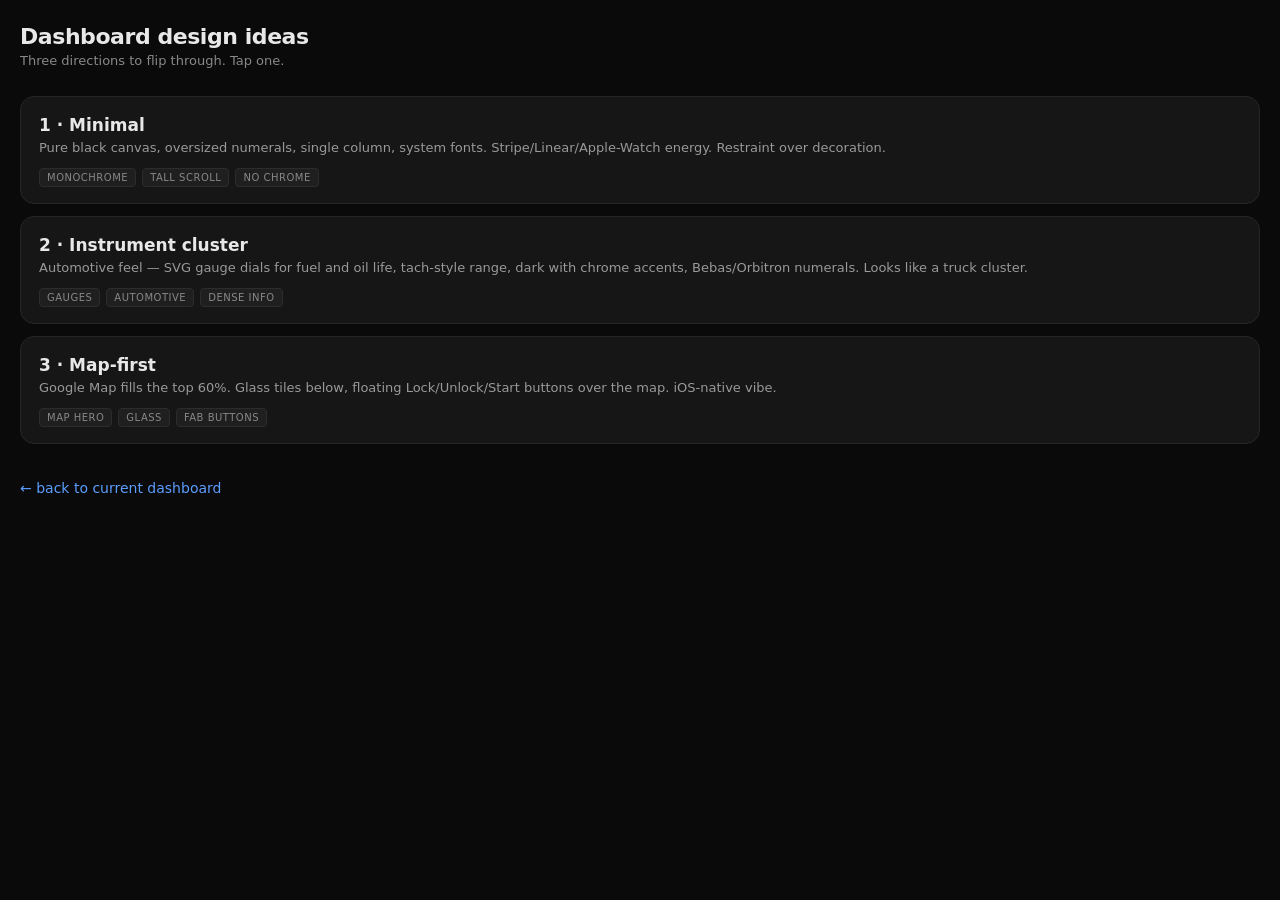
==== dashboard/proto/index.html @ 3a3994c6 "Add /proto/ — three dashboard design prototypes Mock-data prototypes to compare three UI directions " ====
<!DOCTYPE html>
<html lang="en">
<head>
<meta charset="UTF-8">
<meta name="viewport" content="width=device-width, initial-scale=1.0, viewport-fit=cover">
<title>Dashboard — design ideas</title>
<style>
  * { box-sizing: border-box; margin: 0; padding: 0; }
  body {
    font-family: -apple-system, system-ui, sans-serif;
    background: #0a0a0a;
    color: #e8e8e8;
    min-height: 100vh;
    padding: max(env(safe-area-inset-top), 24px) 20px max(env(safe-area-inset-bottom), 24px);
  }
  h1 {
    font-size: 22px;
    font-weight: 700;
    letter-spacing: -0.02em;
    margin-bottom: 4px;
  }
  .sub {
    color: #888;
    font-size: 13px;
    margin-bottom: 28px;
  }
  .opt {
    display: block;
    background: #161616;
    border: 1px solid #262626;
    border-radius: 14px;
    padding: 18px 18px 16px;
    margin-bottom: 12px;
    text-decoration: none;
    color: inherit;
  }
  .opt:active { background: #1c1c1c; }
  .opt-title {
    font-size: 17px;
    font-weight: 600;
    margin-bottom: 4px;
  }
  .opt-desc {
    font-size: 13px;
    color: #999;
    line-height: 1.45;
  }
  .opt-meta {
    display: flex;
    gap: 6px;
    margin-top: 10px;
    flex-wrap: wrap;
  }
  .tag {
    font-size: 10px;
    color: #888;
    background: #1f1f1f;
    border: 1px solid #2c2c2c;
    padding: 3px 7px;
    border-radius: 4px;
    text-transform: uppercase;
    letter-spacing: 0.05em;
  }
  .back {
    display: inline-block;
    margin-top: 24px;
    color: #5b9eff;
    font-size: 14px;
    text-decoration: none;
  }
</style>
</head>
<body>
  <h1>Dashboard design ideas</h1>
  <div class="sub">Three directions to flip through. Tap one.</div>

  <a class="opt" href="1-minimal.html">
    <div class="opt-title">1 · Minimal</div>
    <div class="opt-desc">Pure black canvas, oversized numerals, single column, system fonts. Stripe/Linear/Apple-Watch energy. Restraint over decoration.</div>
    <div class="opt-meta"><span class="tag">monochrome</span><span class="tag">tall scroll</span><span class="tag">no chrome</span></div>
  </a>

  <a class="opt" href="2-cluster.html">
    <div class="opt-title">2 · Instrument cluster</div>
    <div class="opt-desc">Automotive feel — SVG gauge dials for fuel and oil life, tach-style range, dark with chrome accents, Bebas/Orbitron numerals. Looks like a truck cluster.</div>
    <div class="opt-meta"><span class="tag">gauges</span><span class="tag">automotive</span><span class="tag">dense info</span></div>
  </a>

  <a class="opt" href="3-mapfirst.html">
    <div class="opt-title">3 · Map-first</div>
    <div class="opt-desc">Google Map fills the top 60%. Glass tiles below, floating Lock/Unlock/Start buttons over the map. iOS-native vibe.</div>
    <div class="opt-meta"><span class="tag">map hero</span><span class="tag">glass</span><span class="tag">FAB buttons</span></div>
  </a>

  <a class="back" href="../">← back to current dashboard</a>
</body>
</html>
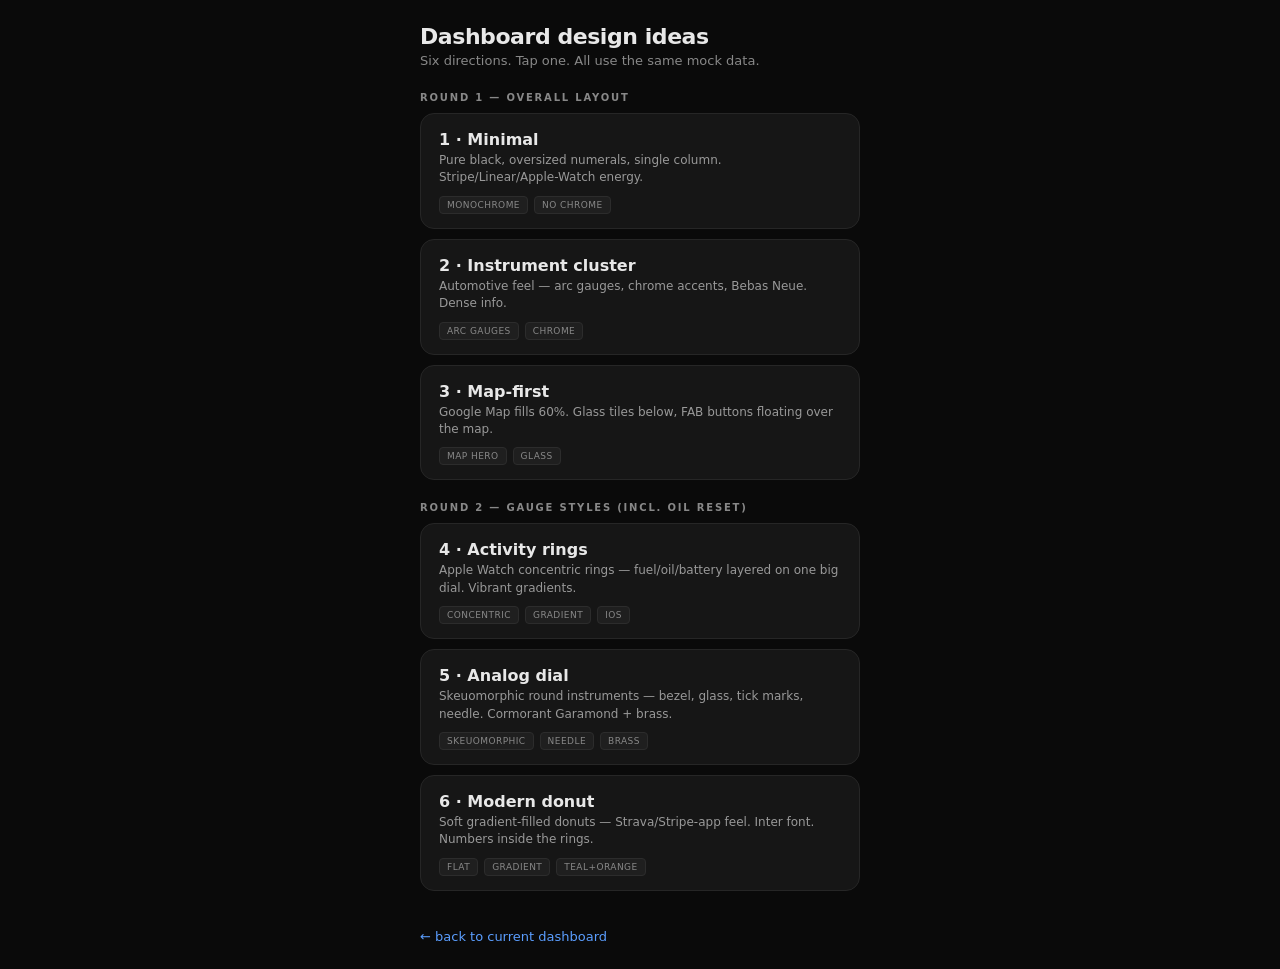
==== commit 0050e170: "Add /proto/ round 2 — three gauge style variants   4-rings   · Apple Watch concentric rings, gradien" ====
--- a/dashboard/proto/index.html
+++ b/dashboard/proto/index.html
@@ -12,6 +12,8 @@
     color: #e8e8e8;
     min-height: 100vh;
     padding: max(env(safe-area-inset-top), 24px) 20px max(env(safe-area-inset-bottom), 24px);
+    max-width: 480px;
+    margin: 0 auto;
   }
   h1 {
     font-size: 22px;
@@ -19,40 +21,44 @@
     letter-spacing: -0.02em;
     margin-bottom: 4px;
   }
-  .sub {
+  .sub { color: #888; font-size: 13px; margin-bottom: 24px; }
+  .group-label {
+    font-size: 10px;
     color: #888;
-    font-size: 13px;
-    margin-bottom: 28px;
+    text-transform: uppercase;
+    letter-spacing: 0.18em;
+    font-weight: 700;
+    margin: 22px 0 10px;
   }
   .opt {
     display: block;
     background: #161616;
     border: 1px solid #262626;
     border-radius: 14px;
-    padding: 18px 18px 16px;
-    margin-bottom: 12px;
+    padding: 16px 18px 14px;
+    margin-bottom: 10px;
     text-decoration: none;
     color: inherit;
   }
   .opt:active { background: #1c1c1c; }
   .opt-title {
-    font-size: 17px;
+    font-size: 16px;
     font-weight: 600;
-    margin-bottom: 4px;
+    margin-bottom: 3px;
   }
   .opt-desc {
-    font-size: 13px;
+    font-size: 12px;
     color: #999;
     line-height: 1.45;
   }
   .opt-meta {
     display: flex;
     gap: 6px;
-    margin-top: 10px;
+    margin-top: 9px;
     flex-wrap: wrap;
   }
   .tag {
-    font-size: 10px;
+    font-size: 9px;
     color: #888;
     background: #1f1f1f;
     border: 1px solid #2c2c2c;
@@ -63,33 +69,55 @@
   }
   .back {
     display: inline-block;
-    margin-top: 24px;
+    margin-top: 28px;
     color: #5b9eff;
-    font-size: 14px;
+    font-size: 13px;
     text-decoration: none;
   }
 </style>
 </head>
 <body>
   <h1>Dashboard design ideas</h1>
-  <div class="sub">Three directions to flip through. Tap one.</div>
+  <div class="sub">Six directions. Tap one. All use the same mock data.</div>
+
+  <div class="group-label">Round 1 — overall layout</div>
 
   <a class="opt" href="1-minimal.html">
     <div class="opt-title">1 · Minimal</div>
-    <div class="opt-desc">Pure black canvas, oversized numerals, single column, system fonts. Stripe/Linear/Apple-Watch energy. Restraint over decoration.</div>
-    <div class="opt-meta"><span class="tag">monochrome</span><span class="tag">tall scroll</span><span class="tag">no chrome</span></div>
+    <div class="opt-desc">Pure black, oversized numerals, single column. Stripe/Linear/Apple-Watch energy.</div>
+    <div class="opt-meta"><span class="tag">monochrome</span><span class="tag">no chrome</span></div>
   </a>
 
   <a class="opt" href="2-cluster.html">
     <div class="opt-title">2 · Instrument cluster</div>
-    <div class="opt-desc">Automotive feel — SVG gauge dials for fuel and oil life, tach-style range, dark with chrome accents, Bebas/Orbitron numerals. Looks like a truck cluster.</div>
-    <div class="opt-meta"><span class="tag">gauges</span><span class="tag">automotive</span><span class="tag">dense info</span></div>
+    <div class="opt-desc">Automotive feel — arc gauges, chrome accents, Bebas Neue. Dense info.</div>
+    <div class="opt-meta"><span class="tag">arc gauges</span><span class="tag">chrome</span></div>
   </a>
 
   <a class="opt" href="3-mapfirst.html">
     <div class="opt-title">3 · Map-first</div>
-    <div class="opt-desc">Google Map fills the top 60%. Glass tiles below, floating Lock/Unlock/Start buttons over the map. iOS-native vibe.</div>
-    <div class="opt-meta"><span class="tag">map hero</span><span class="tag">glass</span><span class="tag">FAB buttons</span></div>
+    <div class="opt-desc">Google Map fills 60%. Glass tiles below, FAB buttons floating over the map.</div>
+    <div class="opt-meta"><span class="tag">map hero</span><span class="tag">glass</span></div>
+  </a>
+
+  <div class="group-label">Round 2 — gauge styles (incl. oil reset)</div>
+
+  <a class="opt" href="4-rings.html">
+    <div class="opt-title">4 · Activity rings</div>
+    <div class="opt-desc">Apple Watch concentric rings — fuel/oil/battery layered on one big dial. Vibrant gradients.</div>
+    <div class="opt-meta"><span class="tag">concentric</span><span class="tag">gradient</span><span class="tag">iOS</span></div>
+  </a>
+
+  <a class="opt" href="5-analog.html">
+    <div class="opt-title">5 · Analog dial</div>
+    <div class="opt-desc">Skeuomorphic round instruments — bezel, glass, tick marks, needle. Cormorant Garamond + brass.</div>
+    <div class="opt-meta"><span class="tag">skeuomorphic</span><span class="tag">needle</span><span class="tag">brass</span></div>
+  </a>
+
+  <a class="opt" href="6-donut.html">
+    <div class="opt-title">6 · Modern donut</div>
+    <div class="opt-desc">Soft gradient-filled donuts — Strava/Stripe-app feel. Inter font. Numbers inside the rings.</div>
+    <div class="opt-meta"><span class="tag">flat</span><span class="tag">gradient</span><span class="tag">teal+orange</span></div>
   </a>
 
   <a class="back" href="../">← back to current dashboard</a>
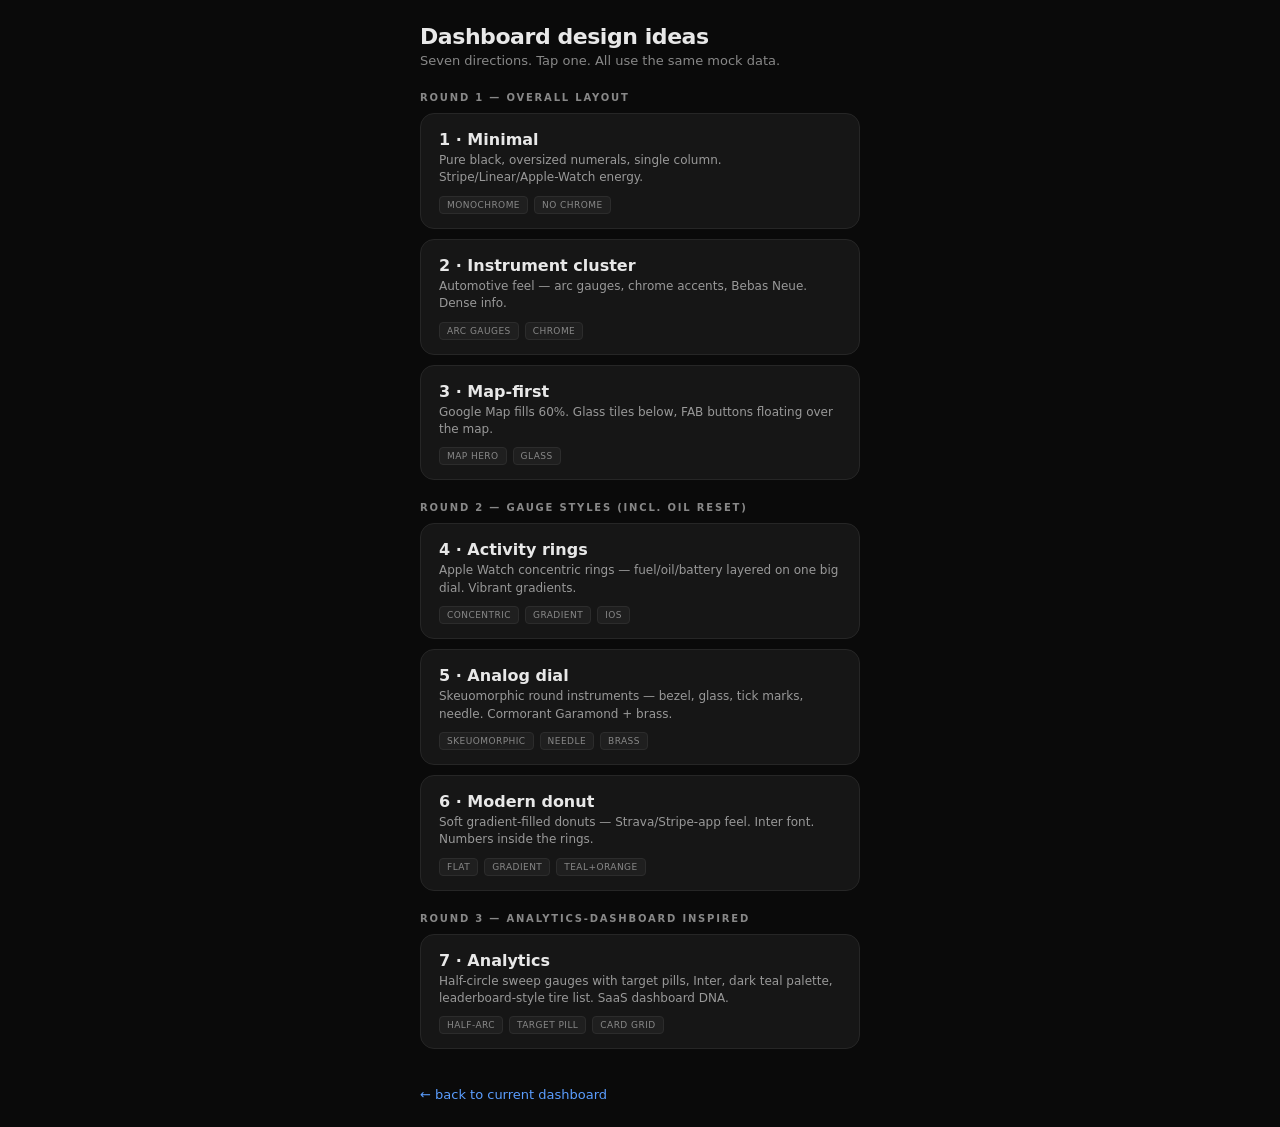
==== commit bd773fdd: "Add proto 7 — analytics dashboard style Inspired by SaaS analytics dashboards: half-circle sweep gau" ====
--- a/dashboard/proto/index.html
+++ b/dashboard/proto/index.html
@@ -78,7 +78,7 @@
 </head>
 <body>
   <h1>Dashboard design ideas</h1>
-  <div class="sub">Six directions. Tap one. All use the same mock data.</div>
+  <div class="sub">Seven directions. Tap one. All use the same mock data.</div>
 
   <div class="group-label">Round 1 — overall layout</div>
 
@@ -120,6 +120,14 @@
     <div class="opt-meta"><span class="tag">flat</span><span class="tag">gradient</span><span class="tag">teal+orange</span></div>
   </a>
 
+  <div class="group-label">Round 3 — analytics-dashboard inspired</div>
+
+  <a class="opt" href="7-analytics.html">
+    <div class="opt-title">7 · Analytics</div>
+    <div class="opt-desc">Half-circle sweep gauges with target pills, Inter, dark teal palette, leaderboard-style tire list. SaaS dashboard DNA.</div>
+    <div class="opt-meta"><span class="tag">half-arc</span><span class="tag">target pill</span><span class="tag">card grid</span></div>
+  </a>
+
   <a class="back" href="../">← back to current dashboard</a>
 </body>
 </html>
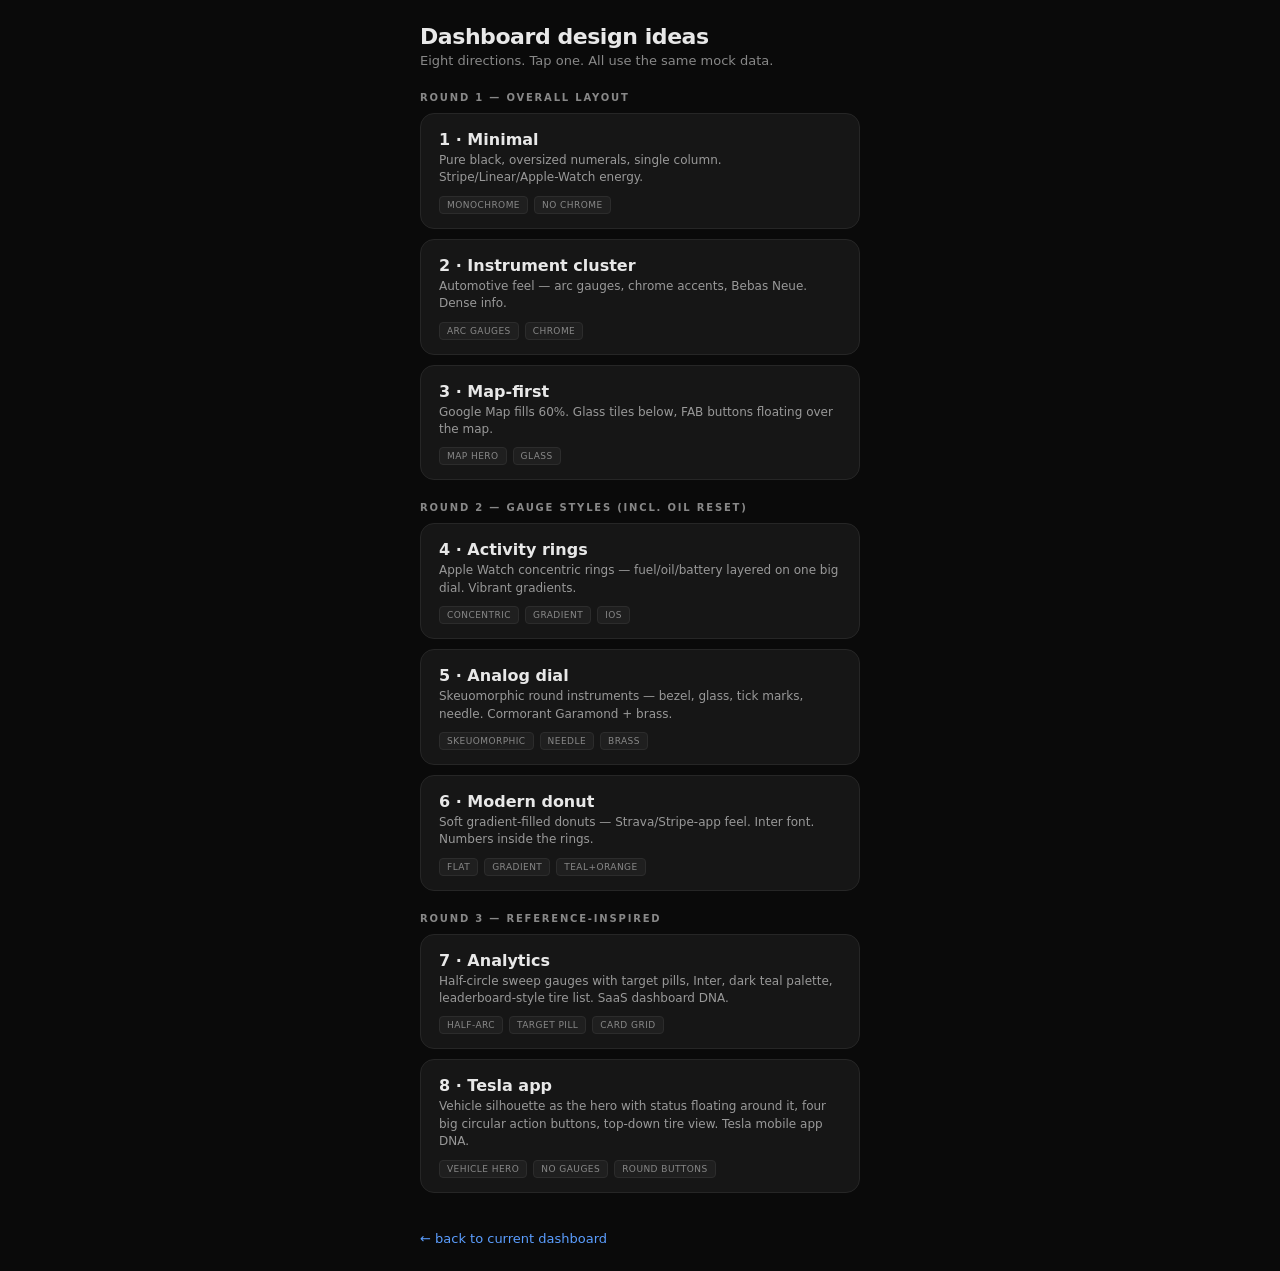
==== commit 6c47e7ab: "Add proto 8 — Tesla mobile app inspired Vehicle silhouette as the hero (custom side-view crew-cab pi" ====
--- a/dashboard/proto/index.html
+++ b/dashboard/proto/index.html
@@ -78,7 +78,7 @@
 </head>
 <body>
   <h1>Dashboard design ideas</h1>
-  <div class="sub">Seven directions. Tap one. All use the same mock data.</div>
+  <div class="sub">Eight directions. Tap one. All use the same mock data.</div>
 
   <div class="group-label">Round 1 — overall layout</div>
 
@@ -120,7 +120,7 @@
     <div class="opt-meta"><span class="tag">flat</span><span class="tag">gradient</span><span class="tag">teal+orange</span></div>
   </a>
 
-  <div class="group-label">Round 3 — analytics-dashboard inspired</div>
+  <div class="group-label">Round 3 — reference-inspired</div>
 
   <a class="opt" href="7-analytics.html">
     <div class="opt-title">7 · Analytics</div>
@@ -128,6 +128,12 @@
     <div class="opt-meta"><span class="tag">half-arc</span><span class="tag">target pill</span><span class="tag">card grid</span></div>
   </a>
 
+  <a class="opt" href="8-tesla.html">
+    <div class="opt-title">8 · Tesla app</div>
+    <div class="opt-desc">Vehicle silhouette as the hero with status floating around it, four big circular action buttons, top-down tire view. Tesla mobile app DNA.</div>
+    <div class="opt-meta"><span class="tag">vehicle hero</span><span class="tag">no gauges</span><span class="tag">round buttons</span></div>
+  </a>
+
   <a class="back" href="../">← back to current dashboard</a>
 </body>
 </html>
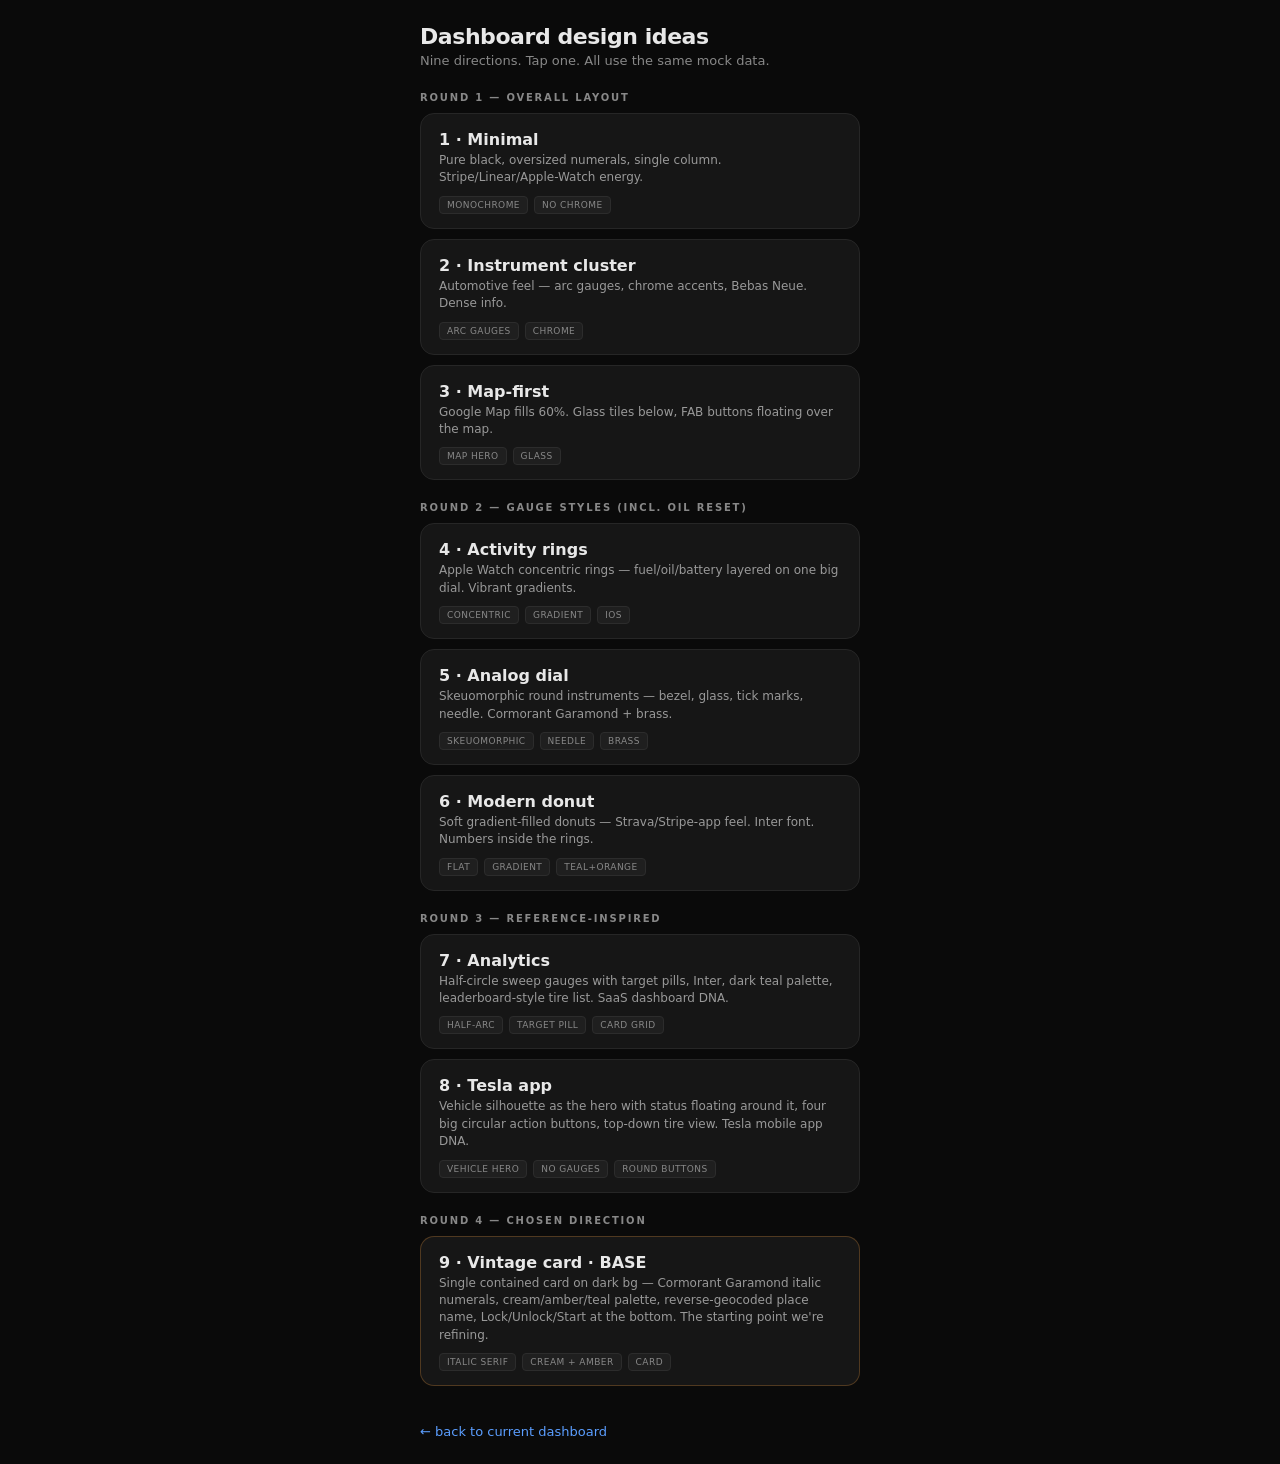
==== commit 0122dfc7: "Add proto 9 — vintage card (chosen base direction) Single self-contained card on dark teal bg. Cormo" ====
--- a/dashboard/proto/index.html
+++ b/dashboard/proto/index.html
@@ -78,7 +78,7 @@
 </head>
 <body>
   <h1>Dashboard design ideas</h1>
-  <div class="sub">Eight directions. Tap one. All use the same mock data.</div>
+  <div class="sub">Nine directions. Tap one. All use the same mock data.</div>
 
   <div class="group-label">Round 1 — overall layout</div>
 
@@ -134,6 +134,14 @@
     <div class="opt-meta"><span class="tag">vehicle hero</span><span class="tag">no gauges</span><span class="tag">round buttons</span></div>
   </a>
 
+  <div class="group-label">Round 4 — chosen direction</div>
+
+  <a class="opt" href="9-card.html" style="border-color: rgba(214,138,58,0.3);">
+    <div class="opt-title">9 · Vintage card · BASE</div>
+    <div class="opt-desc">Single contained card on dark bg — Cormorant Garamond italic numerals, cream/amber/teal palette, reverse-geocoded place name, Lock/Unlock/Start at the bottom. The starting point we're refining.</div>
+    <div class="opt-meta"><span class="tag">italic serif</span><span class="tag">cream + amber</span><span class="tag">card</span></div>
+  </a>
+
   <a class="back" href="../">← back to current dashboard</a>
 </body>
 </html>
